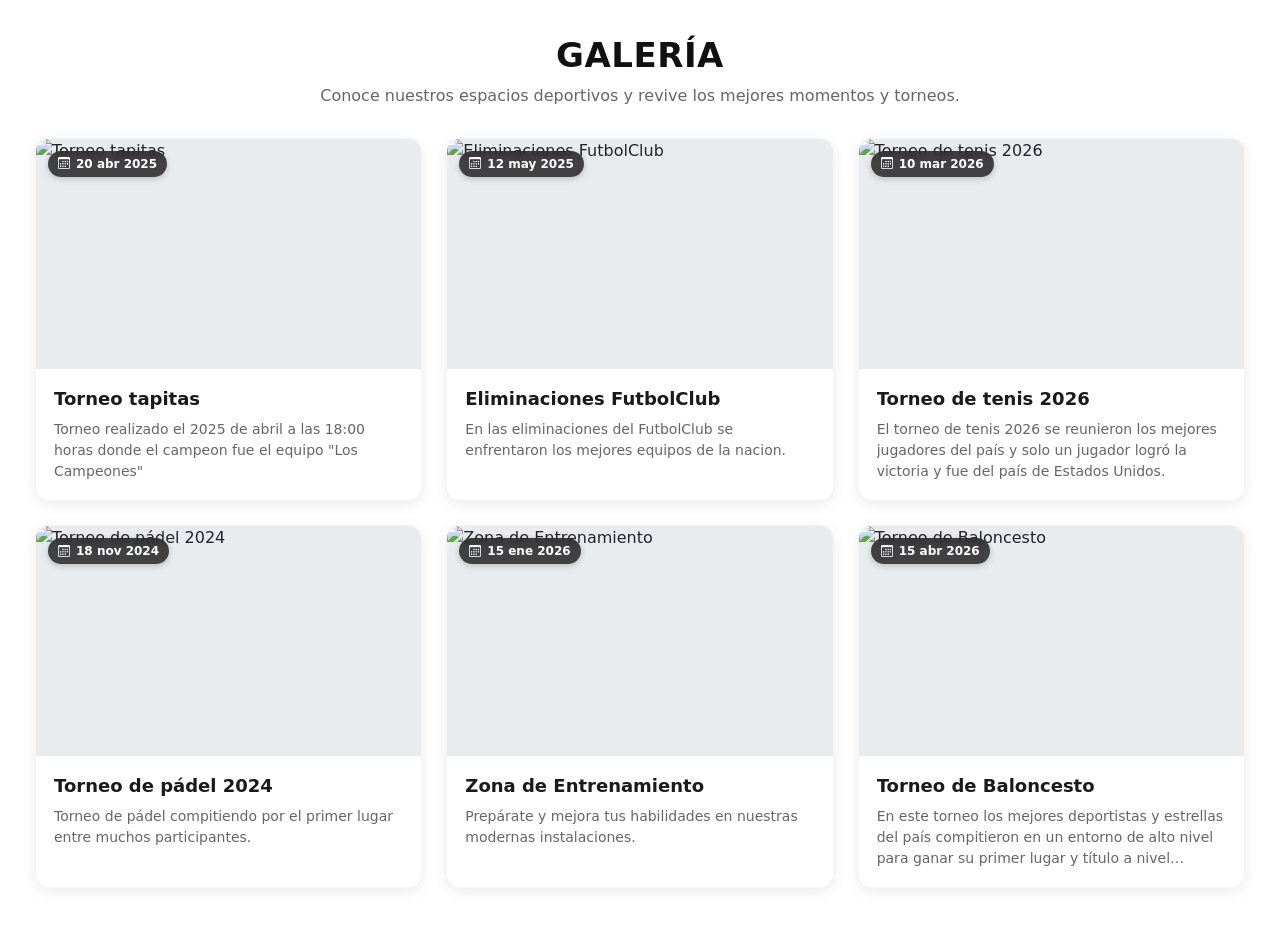
==== pages/galeria.html @ ca2b48b3 "Vista de Galeria para el admin y consumo de apis" ====
<!doctype html>
<html lang="es">
  <head>
    <meta charset="UTF-8" />
    <meta name="viewport" content="width=device-width, initial-scale=1.0" />
    <title>Galería | GOLAYA</title>
    <link rel="icon" type="image/x-icon" href="../assets/icons/favicon/favicon.ico" />
    <link rel="icon" type="image/png" sizes="16x16" href="../assets/icons/favicon/favicon-16x16.png" />
    <link rel="icon" type="image/png" sizes="32x32" href="../assets/icons/favicon/favicon-32x32.png" />
    <link rel="apple-touch-icon" sizes="180x180" href="../assets/icons/favicon/apple-touch-icon.png" />
    <link rel="manifest" href="../assets/icons/favicon/site.webmanifest" />

    <!-- Google Fonts -->
    <link rel="preconnect" href="https://fonts.googleapis.com" />
    <link rel="preconnect" href="https://fonts.gstatic.com" crossorigin />
    <link
      href="https://fonts.googleapis.com/css2?family=Bebas+Neue&amp;family=Inter:wght@400;500;700;800&amp;display=swap"
      rel="stylesheet" />

    <!-- BOOTSTRAP & ICONS -->
    <link href="https://cdn.jsdelivr.net/npm/bootstrap@5.3.3/dist/css/bootstrap.min.css" rel="stylesheet" />
    <link rel="stylesheet" href="https://cdn.jsdelivr.net/npm/bootstrap-icons@1.13.1/font/bootstrap-icons.min.css" />

    <!-- COMPONENTES & ESTILOS GLOBALES -->
    <link rel="stylesheet" href="../css/components/toast.css" />
    <link rel="stylesheet" href="../css/components/navbar-footer.css" />
    <link rel="stylesheet" href="../css/global.css" />

    <!-- ESTILOS PERSONALIZADOS VISTA -->
    <link rel="stylesheet" href="../css/views/galeria.css" />
  </head>

  <body>
    <!-- BARRA DE NAVEGACIÓN -->
    <app-navbar></app-navbar>

    <main>
      <section class="galeria">
        <h1 class="brand-heading">GALERÍA</h1>
        <p class="descripcion">Conoce nuestros espacios deportivos y revive los mejores momentos y torneos.</p>

        <!-- ESTADO: CARGANDO (SKELETONS) -->
        <div id="galeriaLoading" class="contenedor-fotos">
          <div class="skeleton-card">
            <div class="skeleton-img"></div>
            <div class="skeleton-body">
              <div class="skeleton-line title"></div>
              <div class="skeleton-line"></div>
              <div class="skeleton-line short"></div>
            </div>
          </div>
          <div class="skeleton-card">
            <div class="skeleton-img"></div>
            <div class="skeleton-body">
              <div class="skeleton-line title"></div>
              <div class="skeleton-line"></div>
              <div class="skeleton-line short"></div>
            </div>
          </div>
          <div class="skeleton-card">
            <div class="skeleton-img"></div>
            <div class="skeleton-body">
              <div class="skeleton-line title"></div>
              <div class="skeleton-line"></div>
              <div class="skeleton-line short"></div>
            </div>
          </div>
        </div>

        <!-- ESTADO: ERROR -->
        <div id="galeriaError" class="galeria-error-state d-none">
          <div class="error-icon"><i class="bi bi-exclamation-triangle-fill"></i></div>
          <h4>No se pudieron cargar las publicaciones</h4>
          <p id="errorMensajeTexto">Ocurrió un inconveniente al conectar con el servidor.</p>
          <button id="btnReintentar" class="btn-reintentar">
            <i class="bi bi-arrow-clockwise"></i> Reintentar
          </button>
        </div>

        <!-- ESTADO: VACÍO -->
        <div id="galeriaEmpty" class="galeria-empty-state d-none">
          <div class="empty-icon"><i class="bi bi-images"></i></div>
          <h3>Aún no hay publicaciones</h3>
          <p>Pronto compartiremos fotos y eventos destacados de nuestros espacios deportivos.</p>
        </div>

        <!-- ESTADO: LISTA DE FOTOS -->
        <div id="contenedorFotos" class="contenedor-fotos d-none">
          <!-- JS inyectará las tarjetas de fotos aquí -->
        </div>
      </section>

      <!-- PIE DE PÁGINA -->
      <app-footer></app-footer>
    </main>

    <!-- MODAL DE VISUALIZACIÓN DETALLADA (LIGHTBOX) -->
    <div class="modal fade" id="modalVerPost" tabindex="-1" aria-labelledby="modalVerPostLabel" aria-hidden="true">
      <div class="modal-dialog modal-dialog-centered">
        <div class="modal-content">
          <div class="modal-header border-0 pb-0">
            <button type="button" class="btn-close" data-bs-dismiss="modal" aria-label="Cerrar"></button>
          </div>
          <div class="modal-body p-0">
            <!-- Carrusel de imágenes -->
            <div id="carouselVerPost" class="carousel slide lightbox-carousel">
              <div class="carousel-indicators" id="verPostCarouselIndicators"></div>
              <div class="carousel-inner" id="verPostCarouselInner"></div>
              <button class="carousel-control-prev" type="button" data-bs-target="#carouselVerPost" data-bs-slide="prev" id="verPostCarouselPrev">
                <span class="carousel-control-prev-icon" aria-hidden="true"></span>
                <span class="visually-hidden">Anterior</span>
              </button>
              <button class="carousel-control-next" type="button" data-bs-target="#carouselVerPost" data-bs-slide="next" id="verPostCarouselNext">
                <span class="carousel-control-next-icon" aria-hidden="true"></span>
                <span class="visually-hidden">Siguiente</span>
              </button>
            </div>
            <!-- Detalles del post -->
            <div class="lightbox-detalles">
              <div class="lightbox-meta">
                <i class="bi bi-calendar-event"></i>
                <span id="verPostFecha">--</span>
              </div>
              <h2 class="lightbox-titulo" id="verPostTitulo">--</h2>
              <p class="lightbox-descripcion" id="verPostDescripcion">--</p>
            </div>
          </div>
        </div>
      </div>
    </div>

    <!-- BOTÓN VOLVER ARRIBA -->
    <button id="btnScrollTop" class="btn btn-brand" aria-label="Subir al inicio">
      <svg width="20" height="20" fill="currentColor" viewBox="0 0 16 16">
        <path
          fill-rule="evenodd"
          d="M8 12a.5.5 0 0 0 .5-.5V5.707l2.146 2.147a.5.5 0 0 0 .708-.708l-3-3a.5.5 0 0 0-.708 0l-3 3a.5.5 0 1 0 .708.708L7.5 5.707V11.5a.5.5 0 0 0 .5.5z" />
      </svg>
    </button>

    <!-- SCRIPTS -->
    <script src="https://cdn.jsdelivr.net/npm/bootstrap@5.3.3/dist/js/bootstrap.bundle.min.js"></script>
    <script src="../js/componets/ball-logo.js"></script>
    <script type="module" src="../js/componets/nav_footer.js"></script>
    <script type="module" src="../js/views/galeria.js"></script>
  </body>
</html>
---- css/views/galeria.css ----
/* =====================================================
   GALERÍA - GOLAYA (devPortes)
   ===================================================== */

.galeria {
  max-width: 1250px;
  margin: 35px auto 60px auto;
  padding: 0 20px;
}

.galeria h1 {
  text-align: center;
  font-size: 34px;
  font-weight: 900;
  color: #111111;
  margin-bottom: 8px;
  letter-spacing: 0.5px;
}

.descripcion {
  text-align: center;
  color: #666666;
  font-size: 16px;
  max-width: 650px;
  margin: 0 auto 30px auto;
  line-height: 1.5;
}

/* =====================================================
   CONTENEDOR DE FOTOS (GRID)
   ===================================================== */

.contenedor-fotos {
  display: grid;
  grid-template-columns: repeat(3, 1fr);
  gap: 24px;
}

/* =====================================================
   TARJETA DE FOTO
   ===================================================== */

.foto-card {
  background-color: #ffffff;
  border-radius: 14px;
  overflow: hidden;
  box-shadow: 0 4px 14px rgba(0, 0, 0, 0.08);
  transition: transform 0.25s ease, box-shadow 0.25s ease;
  display: flex;
  flex-direction: column;
  position: relative;
  border: 1px solid rgba(0, 0, 0, 0.04);
  cursor: pointer;
}

.foto-card:hover {
  transform: translateY(-6px);
  box-shadow: 0 12px 24px rgba(0, 0, 0, 0.14);
}

/* Contenedor de la Imagen */
.foto-img-container {
  position: relative;
  width: 100%;
  height: 230px;
  background-color: #e9ecef;
  overflow: hidden;
}

.foto-card img {
  width: 100%;
  height: 100%;
  object-fit: cover;
  display: block;
  transition: transform 0.4s ease;
}

.foto-card:hover img {
  transform: scale(1.04);
}

/* Badges sobre la imagen */
.foto-badge-fecha {
  position: absolute;
  top: 12px;
  left: 12px;
  background: rgba(17, 17, 17, 0.78);
  backdrop-filter: blur(4px);
  color: #ffffff;
  font-size: 12px;
  font-weight: 600;
  padding: 4px 10px;
  border-radius: 20px;
  display: flex;
  align-items: center;
  gap: 6px;
  z-index: 2;
  box-shadow: 0 2px 6px rgba(0, 0, 0, 0.2);
}

.foto-badge-count {
  position: absolute;
  top: 12px;
  right: 12px;
  background: rgba(33, 110, 42, 0.9);
  backdrop-filter: blur(4px);
  color: #ffffff;
  font-size: 11px;
  font-weight: 700;
  padding: 4px 8px;
  border-radius: 20px;
  display: flex;
  align-items: center;
  gap: 5px;
  z-index: 2;
}

/* Contenido de texto */
.texto-foto {
  padding: 18px;
  display: flex;
  flex-direction: column;
  flex-grow: 1;
}

.texto-foto h3 {
  color: #1a1a1a;
  font-size: 18px;
  font-weight: 700;
  margin-bottom: 8px;
  line-height: 1.35;
  display: -webkit-box;
  -webkit-line-clamp: 2;
  -webkit-box-orient: vertical;
  overflow: hidden;
}

.texto-foto p {
  color: #666666;
  font-size: 14px;
  line-height: 1.5;
  margin-bottom: 0;
  display: -webkit-box;
  -webkit-line-clamp: 3;
  -webkit-box-orient: vertical;
  overflow: hidden;
}

/* =====================================================
   ESTADOS: CARGA (SKELETON), VACÍO Y ERROR
   ===================================================== */

/* Skeleton Loader */
.skeleton-card {
  background-color: #ffffff;
  border-radius: 14px;
  overflow: hidden;
  box-shadow: 0 4px 12px rgba(0, 0, 0, 0.05);
}

.skeleton-img {
  width: 100%;
  height: 230px;
  background: linear-gradient(90deg, #f0f0f0 25%, #e0e0e0 50%, #f0f0f0 75%);
  background-size: 200% 100%;
  animation: shimmer 1.5s infinite;
}

.skeleton-body {
  padding: 18px;
}

.skeleton-line {
  height: 14px;
  background: linear-gradient(90deg, #f0f0f0 25%, #e0e0e0 50%, #f0f0f0 75%);
  background-size: 200% 100%;
  border-radius: 4px;
  margin-bottom: 10px;
  animation: shimmer 1.5s infinite;
}

.skeleton-line.short {
  width: 60%;
}

.skeleton-line.title {
  height: 20px;
  width: 80%;
  margin-bottom: 14px;
}

@keyframes shimmer {
  0% {
    background-position: -200% 0;
  }
  100% {
    background-position: 200% 0;
  }
}

/* Estado Vacío */
.galeria-empty-state {
  text-align: center;
  padding: 60px 20px;
  background: #ffffff;
  border-radius: 16px;
  box-shadow: 0 4px 16px rgba(0, 0, 0, 0.05);
  border: 1px dashed #ced4da;
  max-width: 580px;
  margin: 20px auto;
}

.galeria-empty-state .empty-icon {
  font-size: 64px;
  color: #a0aec0;
  margin-bottom: 16px;
}

.galeria-empty-state h3 {
  font-size: 22px;
  font-weight: 700;
  color: #2d3748;
  margin-bottom: 8px;
}

.galeria-empty-state p {
  color: #718096;
  font-size: 15px;
  margin-bottom: 22px;
}

/* Estado de Error */
.galeria-error-state {
  text-align: center;
  padding: 40px 24px;
  background: #fff5f5;
  border: 1px solid #feb2b2;
  border-radius: 14px;
  grid-column: 1 / -1;
  max-width: 540px;
  margin: 30px auto;
}

.galeria-error-state .error-icon {
  font-size: 48px;
  color: #e53e3e;
  margin-bottom: 12px;
}

.galeria-error-state h4 {
  font-size: 19px;
  font-weight: 700;
  color: #9b2c2c;
  margin-bottom: 6px;
}

.galeria-error-state p {
  color: #742a2a;
  font-size: 14px;
  margin-bottom: 18px;
}

.btn-reintentar {
  background-color: #e53e3e;
  color: #ffffff;
  border: none;
  font-weight: 600;
  padding: 8px 20px;
  border-radius: 8px;
  cursor: pointer;
  display: inline-flex;
  align-items: center;
  gap: 8px;
  transition: background-color 0.2s;
}

.btn-reintentar:hover {
  background-color: #c53030;
}

/* =====================================================
   MODAL DE VISUALIZACIÓN / LIGHTBOX
   ===================================================== */

#modalVerPost .modal-dialog {
  max-width: 820px;
}

#modalVerPost .modal-content {
  border-radius: 16px;
  overflow: hidden;
  border: none;
}

.lightbox-carousel {
  background-color: #0f1416;
  position: relative;
  min-height: 380px;
  max-height: 520px;
  display: flex;
  align-items: center;
  justify-content: center;
}

.lightbox-carousel img {
  max-height: 520px;
  width: 100%;
  object-fit: contain;
}

.lightbox-detalles {
  padding: 24px;
  background: #ffffff;
}

.lightbox-meta {
  display: flex;
  align-items: center;
  gap: 8px;
  font-size: 13px;
  font-weight: 600;
  color: #718096;
  margin-bottom: 10px;
}

.lightbox-meta i {
  color: var(--color-primario, #40b622);
}

.lightbox-titulo {
  font-size: 24px;
  font-weight: 800;
  color: #111111;
  margin-bottom: 12px;
  line-height: 1.3;
}

.lightbox-descripcion {
  font-size: 15px;
  color: #4a5568;
  line-height: 1.65;
  white-space: pre-line;
}

/* =====================================================
   BOTÓN VOLVER ARRIBA
   ===================================================== */

#btnScrollTop {
  position: fixed;
  bottom: 30px;
  right: 30px;
  display: none;
  z-index: 999;
  width: 45px;
  height: 45px;
  border-radius: 50%;
  justify-content: center;
  align-items: center;
  box-shadow: 0 4px 10px rgba(0, 0, 0, 0.3);
  transition: background-color 0.3s ease;
  border: none;
}

/* =====================================================
   RESPONSIVIDAD
   ===================================================== */

@media (max-width: 992px) {
  .contenedor-fotos {
    grid-template-columns: repeat(2, 1fr);
    gap: 20px;
  }
}

@media (max-width: 600px) {
  .contenedor-fotos {
    grid-template-columns: 1fr;
    gap: 18px;
  }

  .galeria h1 {
    font-size: 28px;
  }

  .lightbox-carousel {
    min-height: 260px;
  }
}
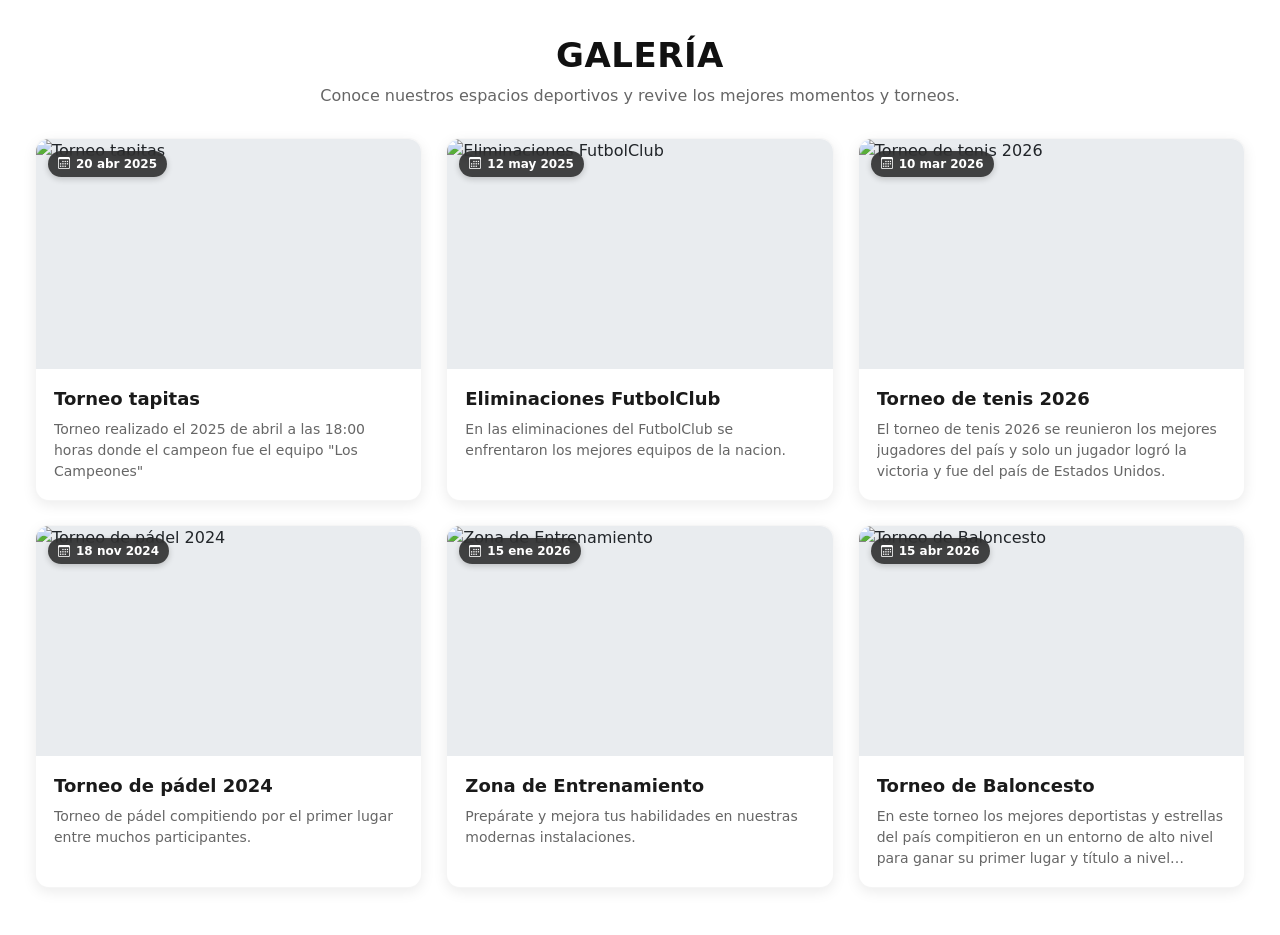
==== commit 854841cc: "INITIAL STATE" ====
--- a/pages/galeria.html
+++ b/pages/galeria.html
@@ -34,7 +34,7 @@
     <!-- BARRA DE NAVEGACIÓN -->
     <app-navbar></app-navbar>
 
-    <main>
+    <main class="min-vh90">
       <section class="galeria">
         <h1 class="brand-heading">GALERÍA</h1>
         <p class="descripcion">Conoce nuestros espacios deportivos y revive los mejores momentos y torneos.</p>
@@ -72,9 +72,7 @@
           <div class="error-icon"><i class="bi bi-exclamation-triangle-fill"></i></div>
           <h4>No se pudieron cargar las publicaciones</h4>
           <p id="errorMensajeTexto">Ocurrió un inconveniente al conectar con el servidor.</p>
-          <button id="btnReintentar" class="btn-reintentar">
-            <i class="bi bi-arrow-clockwise"></i> Reintentar
-          </button>
+          <button id="btnReintentar" class="btn-reintentar"><i class="bi bi-arrow-clockwise"></i> Reintentar</button>
         </div>
 
         <!-- ESTADO: VACÍO -->
@@ -89,11 +87,9 @@
           <!-- JS inyectará las tarjetas de fotos aquí -->
         </div>
       </section>
-
-      <!-- PIE DE PÁGINA -->
-      <app-footer></app-footer>
     </main>
 
+    <app-footer></app-footer>
     <!-- MODAL DE VISUALIZACIÓN DETALLADA (LIGHTBOX) -->
     <div class="modal fade" id="modalVerPost" tabindex="-1" aria-labelledby="modalVerPostLabel" aria-hidden="true">
       <div class="modal-dialog modal-dialog-centered">
@@ -106,11 +102,21 @@
             <div id="carouselVerPost" class="carousel slide lightbox-carousel">
               <div class="carousel-indicators" id="verPostCarouselIndicators"></div>
               <div class="carousel-inner" id="verPostCarouselInner"></div>
-              <button class="carousel-control-prev" type="button" data-bs-target="#carouselVerPost" data-bs-slide="prev" id="verPostCarouselPrev">
+              <button
+                class="carousel-control-prev"
+                type="button"
+                data-bs-target="#carouselVerPost"
+                data-bs-slide="prev"
+                id="verPostCarouselPrev">
                 <span class="carousel-control-prev-icon" aria-hidden="true"></span>
                 <span class="visually-hidden">Anterior</span>
               </button>
-              <button class="carousel-control-next" type="button" data-bs-target="#carouselVerPost" data-bs-slide="next" id="verPostCarouselNext">
+              <button
+                class="carousel-control-next"
+                type="button"
+                data-bs-target="#carouselVerPost"
+                data-bs-slide="next"
+                id="verPostCarouselNext">
                 <span class="carousel-control-next-icon" aria-hidden="true"></span>
                 <span class="visually-hidden">Siguiente</span>
               </button>
--- a/css/views/galeria.css
+++ b/css/views/galeria.css
@@ -1,7 +1,9 @@
 /* =====================================================
    GALERÍA - GOLAYA (devPortes)
    ===================================================== */
-
+.min-vh90 {
+  min-height: 100vh;
+}
 .galeria {
   max-width: 1250px;
   margin: 35px auto 60px auto;
@@ -45,7 +47,9 @@
   border-radius: 14px;
   overflow: hidden;
   box-shadow: 0 4px 14px rgba(0, 0, 0, 0.08);
-  transition: transform 0.25s ease, box-shadow 0.25s ease;
+  transition:
+    transform 0.25s ease,
+    box-shadow 0.25s ease;
   display: flex;
   flex-direction: column;
   position: relative;
